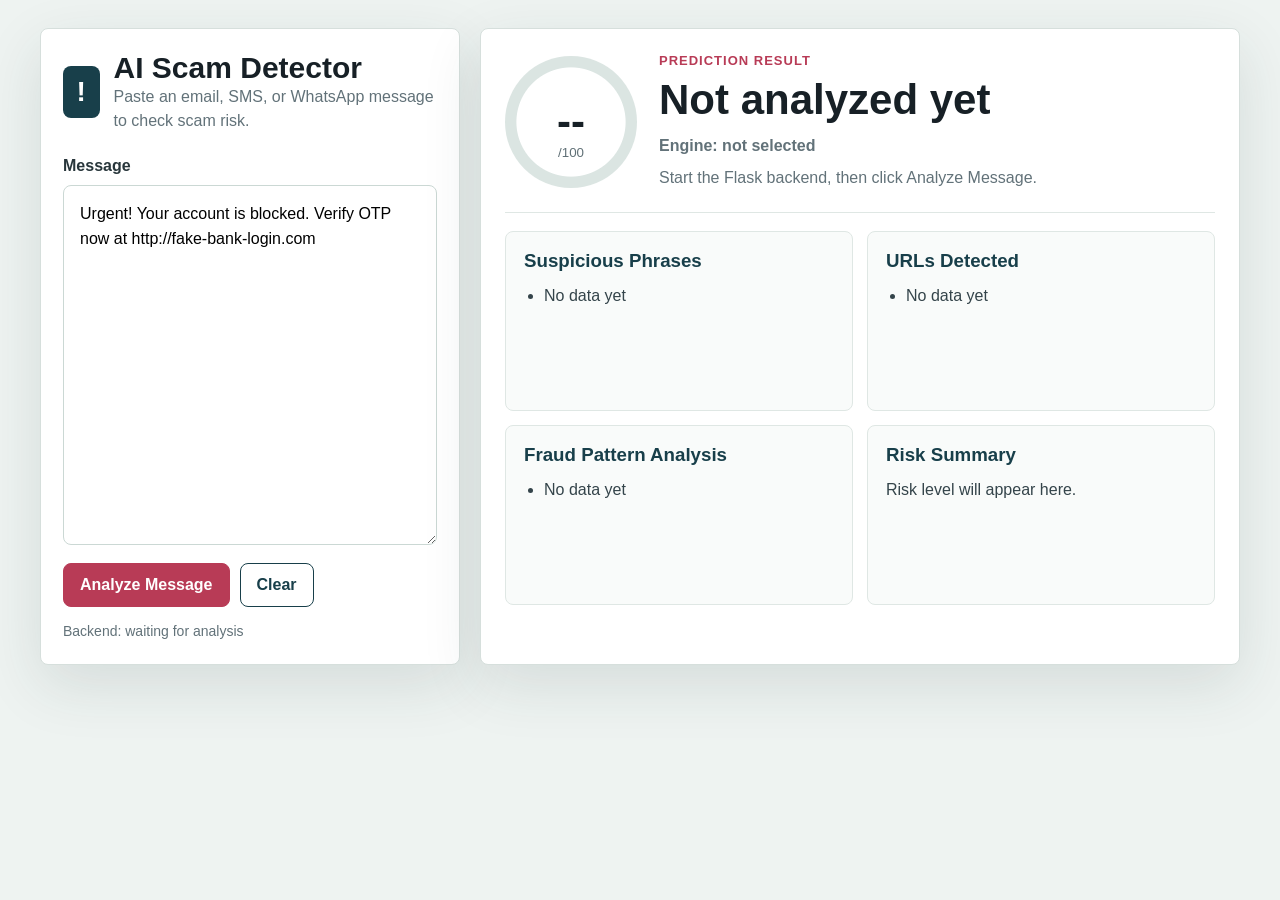
==== frontend/index.html @ 1d7aa284 "First Commit Using LLm" ====
<!DOCTYPE html>
<html lang="en">
  <head>
    <meta charset="UTF-8" />
    <meta name="viewport" content="width=device-width, initial-scale=1.0" />
    <title>AI Scam Detector</title>
    <link rel="stylesheet" href="style.css" />
  </head>
  <body>
    <main class="app">
      <section class="input-panel">
        <div class="brand">
          <div class="brand-icon">!</div>
          <div>
            <h1>AI Scam Detector</h1>
            <p>Paste an email, SMS, or WhatsApp message to check scam risk.</p>
          </div>
        </div>

        <label for="message">Message</label>
        <textarea
          id="message"
          placeholder="Paste suspicious email, SMS, or WhatsApp message here..."
        >Urgent! Your account is blocked. Verify OTP now at http://fake-bank-login.com</textarea>

        <div class="actions">
          <button id="analyzeBtn">Analyze Message</button>
          <button id="clearBtn" type="button">Clear</button>
        </div>

        <p id="status" class="status">Backend: waiting for analysis</p>
      </section>

      <section class="result-panel">
        <div class="score-card">
          <div id="scoreCircle" class="score-circle">
            <span id="scoreValue">--</span>
            <small>/100</small>
          </div>
          <div>
            <p class="eyebrow">Prediction Result</p>
            <h2 id="prediction">Not analyzed yet</h2>
            <p id="analysisEngine" class="engine">Engine: not selected</p>
            <p id="explanation">Start the Flask backend, then click Analyze Message.</p>
          </div>
        </div>

        <div class="grid">
          <article>
            <h3>Suspicious Phrases</h3>
            <ul id="phrasesList">
              <li>No data yet</li>
            </ul>
          </article>

          <article>
            <h3>URLs Detected</h3>
            <ul id="urlsList">
              <li>No data yet</li>
            </ul>
          </article>

          <article>
            <h3>Fraud Pattern Analysis</h3>
            <ul id="patternsList">
              <li>No data yet</li>
            </ul>
          </article>

          <article>
            <h3>Risk Summary</h3>
            <p id="riskLevel">Risk level will appear here.</p>
          </article>
        </div>
      </section>
    </main>

    <script src="script.js"></script>
  </body>
</html>
---- frontend/style.css ----
:root {
  font-family: Arial, Helvetica, sans-serif;
  color: #172026;
  background: #eef3f1;
}

* {
  box-sizing: border-box;
}

body {
  margin: 0;
  min-height: 100vh;
}

.app {
  display: grid;
  grid-template-columns: 420px 1fr;
  gap: 20px;
  width: min(1200px, calc(100% - 32px));
  margin: 0 auto;
  padding: 28px 0;
}

.input-panel,
.result-panel {
  border: 1px solid #d6dfdc;
  border-radius: 8px;
  background: #ffffff;
  box-shadow: 0 20px 60px rgba(30, 54, 61, 0.12);
}

.input-panel {
  padding: 22px;
}

.brand {
  display: flex;
  align-items: center;
  gap: 14px;
  margin-bottom: 24px;
}

.brand-icon {
  display: grid;
  place-items: center;
  width: 52px;
  height: 52px;
  border-radius: 8px;
  color: #ffffff;
  background: #183f4a;
  font-size: 28px;
  font-weight: 800;
}

h1,
h2,
h3,
p {
  margin: 0;
}

h1 {
  font-size: 30px;
}

.brand p,
#explanation,
.engine,
.status {
  color: #627279;
  line-height: 1.5;
}

.engine {
  margin-bottom: 8px;
  font-weight: 700;
}

label {
  display: block;
  margin-bottom: 10px;
  color: #28363b;
  font-weight: 700;
}

textarea {
  width: 100%;
  min-height: 360px;
  padding: 16px;
  border: 1px solid #cbd8d4;
  border-radius: 8px;
  resize: vertical;
  outline: none;
  font: inherit;
  line-height: 1.55;
}

textarea:focus {
  border-color: #1a758a;
  box-shadow: 0 0 0 3px rgba(26, 117, 138, 0.14);
}

.actions {
  display: flex;
  gap: 10px;
  margin-top: 14px;
}

button {
  min-height: 44px;
  padding: 0 16px;
  border: 1px solid #183f4a;
  border-radius: 8px;
  cursor: pointer;
  font: inherit;
  font-weight: 700;
}

#analyzeBtn {
  color: #ffffff;
  background: #b83b56;
  border-color: #b83b56;
}

#clearBtn {
  color: #183f4a;
  background: #ffffff;
}

.status {
  margin-top: 14px;
  font-size: 14px;
}

.result-panel {
  padding: 24px;
}

.score-card {
  display: grid;
  grid-template-columns: auto 1fr;
  gap: 22px;
  align-items: center;
  padding-bottom: 22px;
  border-bottom: 1px solid #dfe7e4;
}

.score-circle {
  display: grid;
  place-items: center;
  width: 132px;
  height: 132px;
  border-radius: 50%;
  background:
    radial-gradient(circle, #ffffff 58%, transparent 59%),
    conic-gradient(#8da09a 0%, #dbe5e2 0%);
}

.score-circle span {
  grid-area: 1 / 1;
  font-size: 42px;
  font-weight: 800;
}

.score-circle small {
  grid-area: 1 / 1;
  align-self: end;
  padding-bottom: 28px;
  color: #607076;
}

.score-circle.low {
  background:
    radial-gradient(circle, #ffffff 58%, transparent 59%),
    conic-gradient(#19875a var(--score), #dbe5e2 0);
}

.score-circle.medium {
  background:
    radial-gradient(circle, #ffffff 58%, transparent 59%),
    conic-gradient(#d57b24 var(--score), #dbe5e2 0);
}

.score-circle.high {
  background:
    radial-gradient(circle, #ffffff 58%, transparent 59%),
    conic-gradient(#c12f4d var(--score), #dbe5e2 0);
}

.eyebrow {
  margin-bottom: 8px;
  color: #b83b56;
  font-size: 13px;
  font-weight: 800;
  letter-spacing: 1px;
  text-transform: uppercase;
}

h2 {
  margin-bottom: 10px;
  font-size: 42px;
}

.grid {
  display: grid;
  grid-template-columns: repeat(2, minmax(0, 1fr));
  gap: 14px;
  margin-top: 18px;
}

article {
  min-height: 180px;
  padding: 18px;
  border: 1px solid #dfe7e4;
  border-radius: 8px;
  background: #f9fbfa;
}

h3 {
  margin-bottom: 12px;
  color: #183f4a;
}

ul {
  display: grid;
  gap: 8px;
  padding-left: 20px;
  margin: 0;
}

li,
#riskLevel {
  color: #34444a;
  line-height: 1.45;
}

.error {
  color: #b4233d;
}

@media (max-width: 900px) {
  .app,
  .grid,
  .score-card {
    grid-template-columns: 1fr;
  }
}
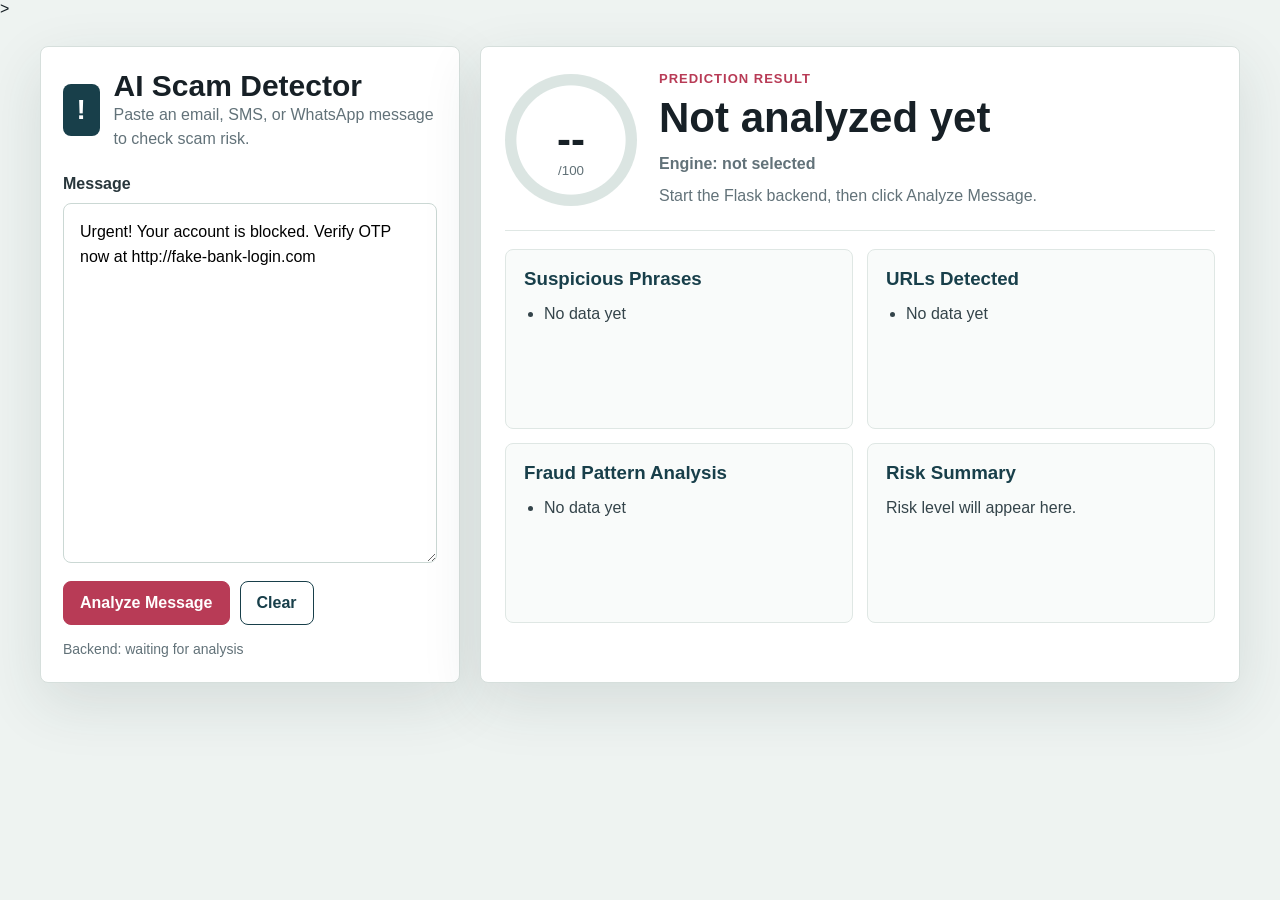
==== commit ed3754a1: "trigger pages regresh" ====
--- a/frontend/index.html
+++ b/frontend/index.html
@@ -1,80 +1,82 @@
 <!DOCTYPE html>
+<!--changes-->>
 <html lang="en">
-  <head>
-    <meta charset="UTF-8" />
-    <meta name="viewport" content="width=device-width, initial-scale=1.0" />
-    <title>AI Scam Detector</title>
-    <link rel="stylesheet" href="style.css" />
-  </head>
-  <body>
-    <main class="app">
-      <section class="input-panel">
-        <div class="brand">
-          <div class="brand-icon">!</div>
-          <div>
-            <h1>AI Scam Detector</h1>
-            <p>Paste an email, SMS, or WhatsApp message to check scam risk.</p>
-          </div>
+
+<head>
+  <meta charset="UTF-8" />
+  <meta name="viewport" content="width=device-width, initial-scale=1.0" />
+  <title>AI Scam Detector</title>
+  <link rel="stylesheet" href="style.css" />
+</head>
+
+<body>
+  <main class="app">
+    <section class="input-panel">
+      <div class="brand">
+        <div class="brand-icon">!</div>
+        <div>
+          <h1>AI Scam Detector</h1>
+          <p>Paste an email, SMS, or WhatsApp message to check scam risk.</p>
         </div>
+      </div>
 
-        <label for="message">Message</label>
-        <textarea
-          id="message"
-          placeholder="Paste suspicious email, SMS, or WhatsApp message here..."
-        >Urgent! Your account is blocked. Verify OTP now at http://fake-bank-login.com</textarea>
+      <label for="message">Message</label>
+      <textarea id="message"
+        placeholder="Paste suspicious email, SMS, or WhatsApp message here...">Urgent! Your account is blocked. Verify OTP now at http://fake-bank-login.com</textarea>
 
-        <div class="actions">
-          <button id="analyzeBtn">Analyze Message</button>
-          <button id="clearBtn" type="button">Clear</button>
+      <div class="actions">
+        <button id="analyzeBtn">Analyze Message</button>
+        <button id="clearBtn" type="button">Clear</button>
+      </div>
+
+      <p id="status" class="status">Backend: waiting for analysis</p>
+    </section>
+
+    <section class="result-panel">
+      <div class="score-card">
+        <div id="scoreCircle" class="score-circle">
+          <span id="scoreValue">--</span>
+          <small>/100</small>
         </div>
+        <div>
+          <p class="eyebrow">Prediction Result</p>
+          <h2 id="prediction">Not analyzed yet</h2>
+          <p id="analysisEngine" class="engine">Engine: not selected</p>
+          <p id="explanation">Start the Flask backend, then click Analyze Message.</p>
+        </div>
+      </div>
 
-        <p id="status" class="status">Backend: waiting for analysis</p>
-      </section>
+      <div class="grid">
+        <article>
+          <h3>Suspicious Phrases</h3>
+          <ul id="phrasesList">
+            <li>No data yet</li>
+          </ul>
+        </article>
 
-      <section class="result-panel">
-        <div class="score-card">
-          <div id="scoreCircle" class="score-circle">
-            <span id="scoreValue">--</span>
-            <small>/100</small>
-          </div>
-          <div>
-            <p class="eyebrow">Prediction Result</p>
-            <h2 id="prediction">Not analyzed yet</h2>
-            <p id="analysisEngine" class="engine">Engine: not selected</p>
-            <p id="explanation">Start the Flask backend, then click Analyze Message.</p>
-          </div>
-        </div>
+        <article>
+          <h3>URLs Detected</h3>
+          <ul id="urlsList">
+            <li>No data yet</li>
+          </ul>
+        </article>
 
-        <div class="grid">
-          <article>
-            <h3>Suspicious Phrases</h3>
-            <ul id="phrasesList">
-              <li>No data yet</li>
-            </ul>
-          </article>
+        <article>
+          <h3>Fraud Pattern Analysis</h3>
+          <ul id="patternsList">
+            <li>No data yet</li>
+          </ul>
+        </article>
 
-          <article>
-            <h3>URLs Detected</h3>
-            <ul id="urlsList">
-              <li>No data yet</li>
-            </ul>
-          </article>
+        <article>
+          <h3>Risk Summary</h3>
+          <p id="riskLevel">Risk level will appear here.</p>
+        </article>
+      </div>
+    </section>
+  </main>
 
-          <article>
-            <h3>Fraud Pattern Analysis</h3>
-            <ul id="patternsList">
-              <li>No data yet</li>
-            </ul>
-          </article>
+  <script src="script.js"></script>
+</body>
 
-          <article>
-            <h3>Risk Summary</h3>
-            <p id="riskLevel">Risk level will appear here.</p>
-          </article>
-        </div>
-      </section>
-    </main>
-
-    <script src="script.js"></script>
-  </body>
-</html>
+</html>
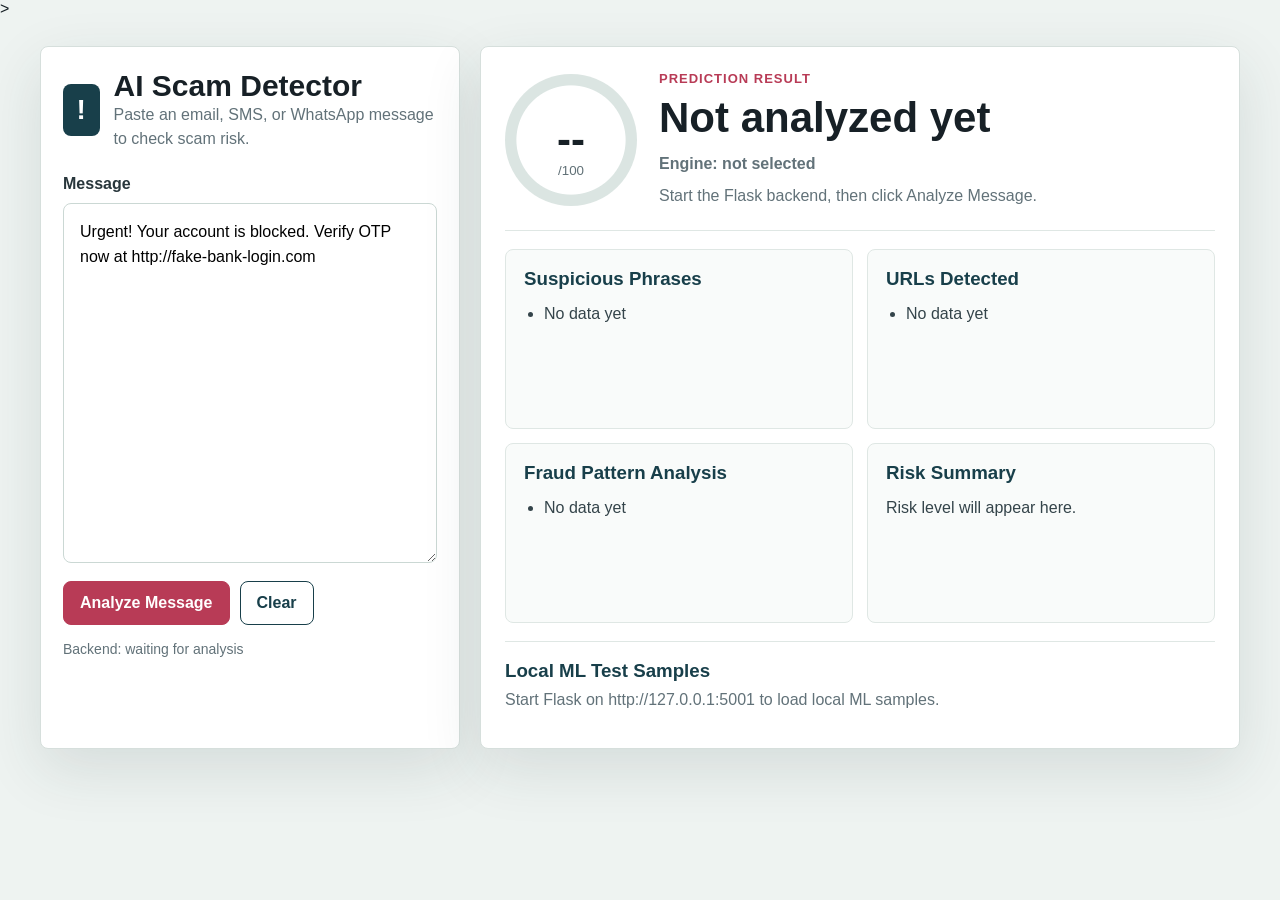
==== commit 3ee0d633: "Added LLM rollback with Locall NLP running" ====
--- a/frontend/index.html
+++ b/frontend/index.html
@@ -73,10 +73,18 @@
           <p id="riskLevel">Risk level will appear here.</p>
         </article>
       </div>
+
+      <section class="sample-panel">
+        <div>
+          <h3>Local ML Test Samples</h3>
+          <p id="sampleStatus">Samples appear here when the LLM is unavailable.</p>
+        </div>
+        <div id="sampleList" class="sample-list"></div>
+      </section>
     </section>
   </main>
 
   <script src="script.js"></script>
 </body>
 
-</html>+</html>
--- a/frontend/style.css
+++ b/frontend/style.css
@@ -235,6 +235,54 @@
   line-height: 1.45;
 }
 
+.sample-panel {
+  margin-top: 18px;
+  padding-top: 18px;
+  border-top: 1px solid #dfe7e4;
+}
+
+.sample-panel h3 {
+  margin-bottom: 6px;
+}
+
+#sampleStatus {
+  color: #627279;
+  line-height: 1.5;
+}
+
+.sample-list {
+  display: grid;
+  gap: 10px;
+  margin-top: 12px;
+}
+
+.sample-item {
+  min-height: 0;
+  padding: 14px;
+}
+
+.sample-message {
+  margin-bottom: 8px;
+  color: #34444a;
+  line-height: 1.45;
+}
+
+.sample-result {
+  font-weight: 800;
+}
+
+.sample-result.low {
+  color: #19875a;
+}
+
+.sample-result.medium {
+  color: #a95d14;
+}
+
+.sample-result.high {
+  color: #c12f4d;
+}
+
 .error {
   color: #b4233d;
 }
